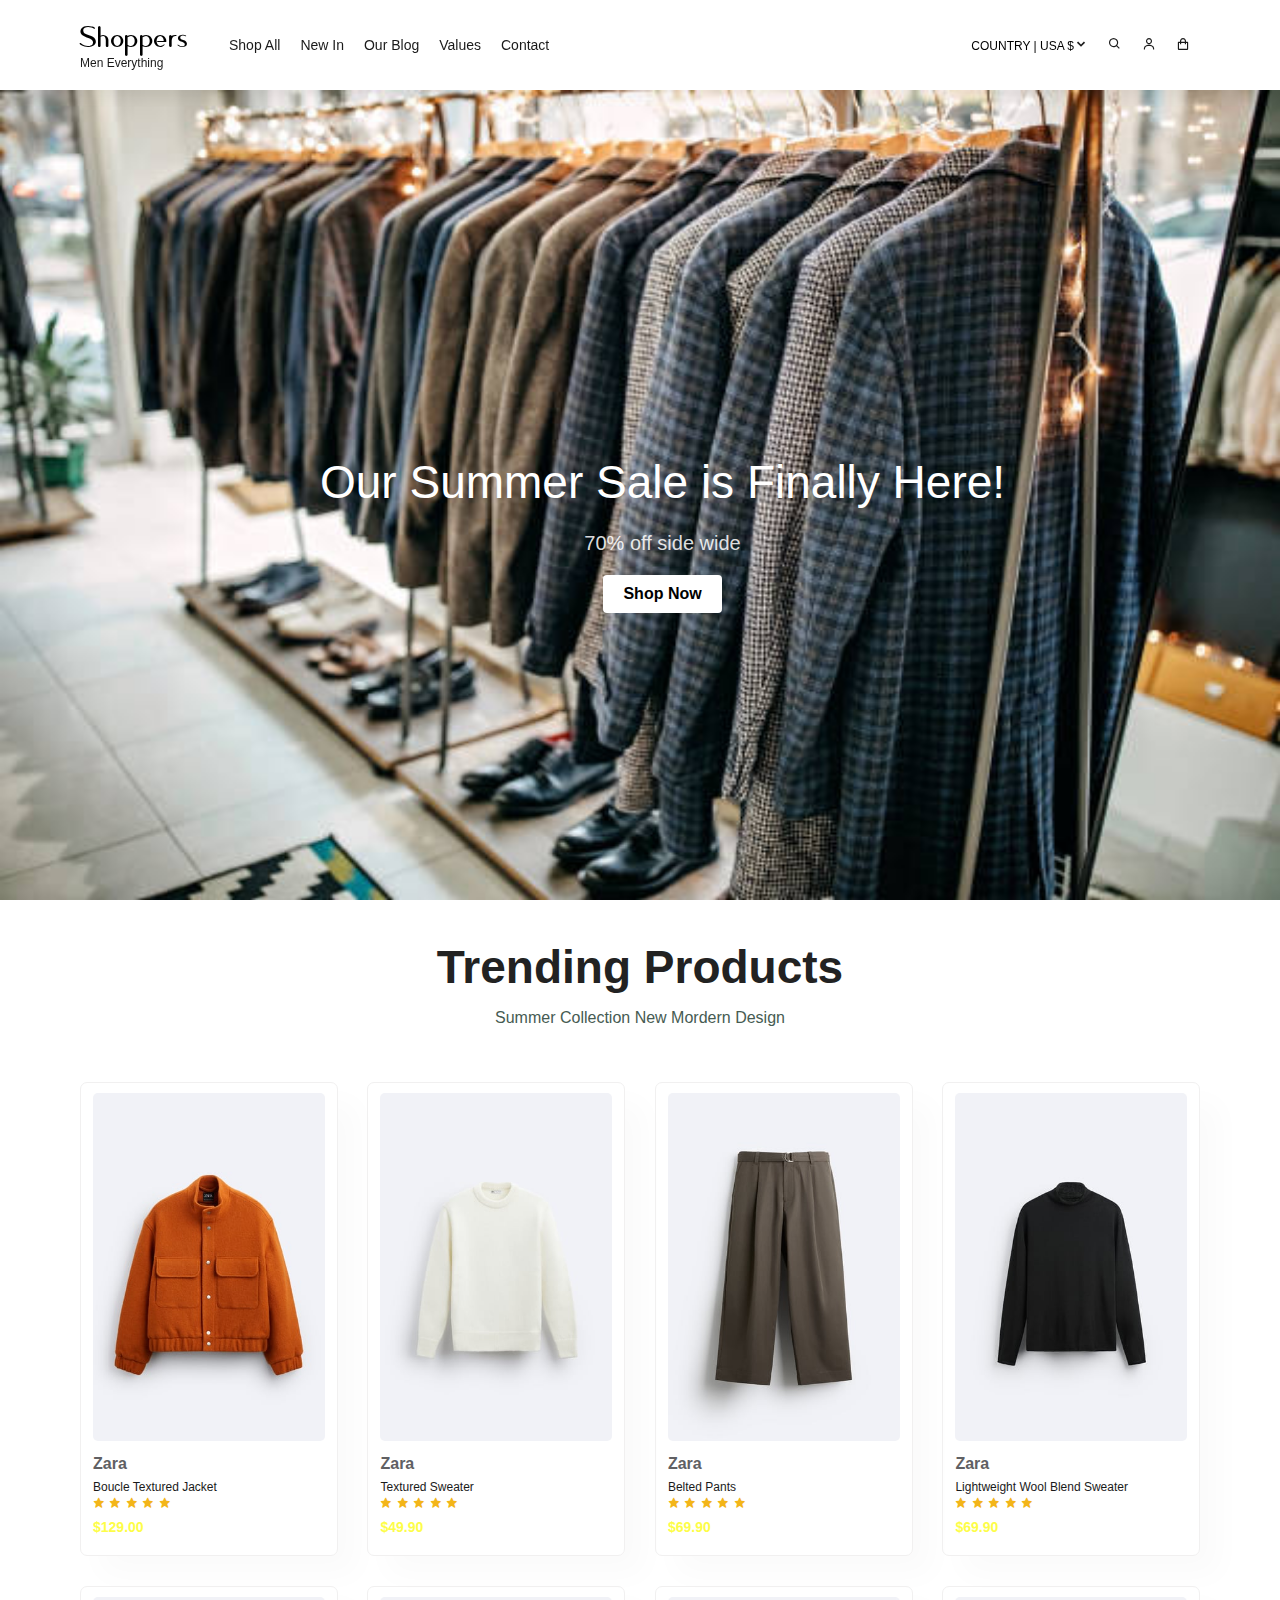
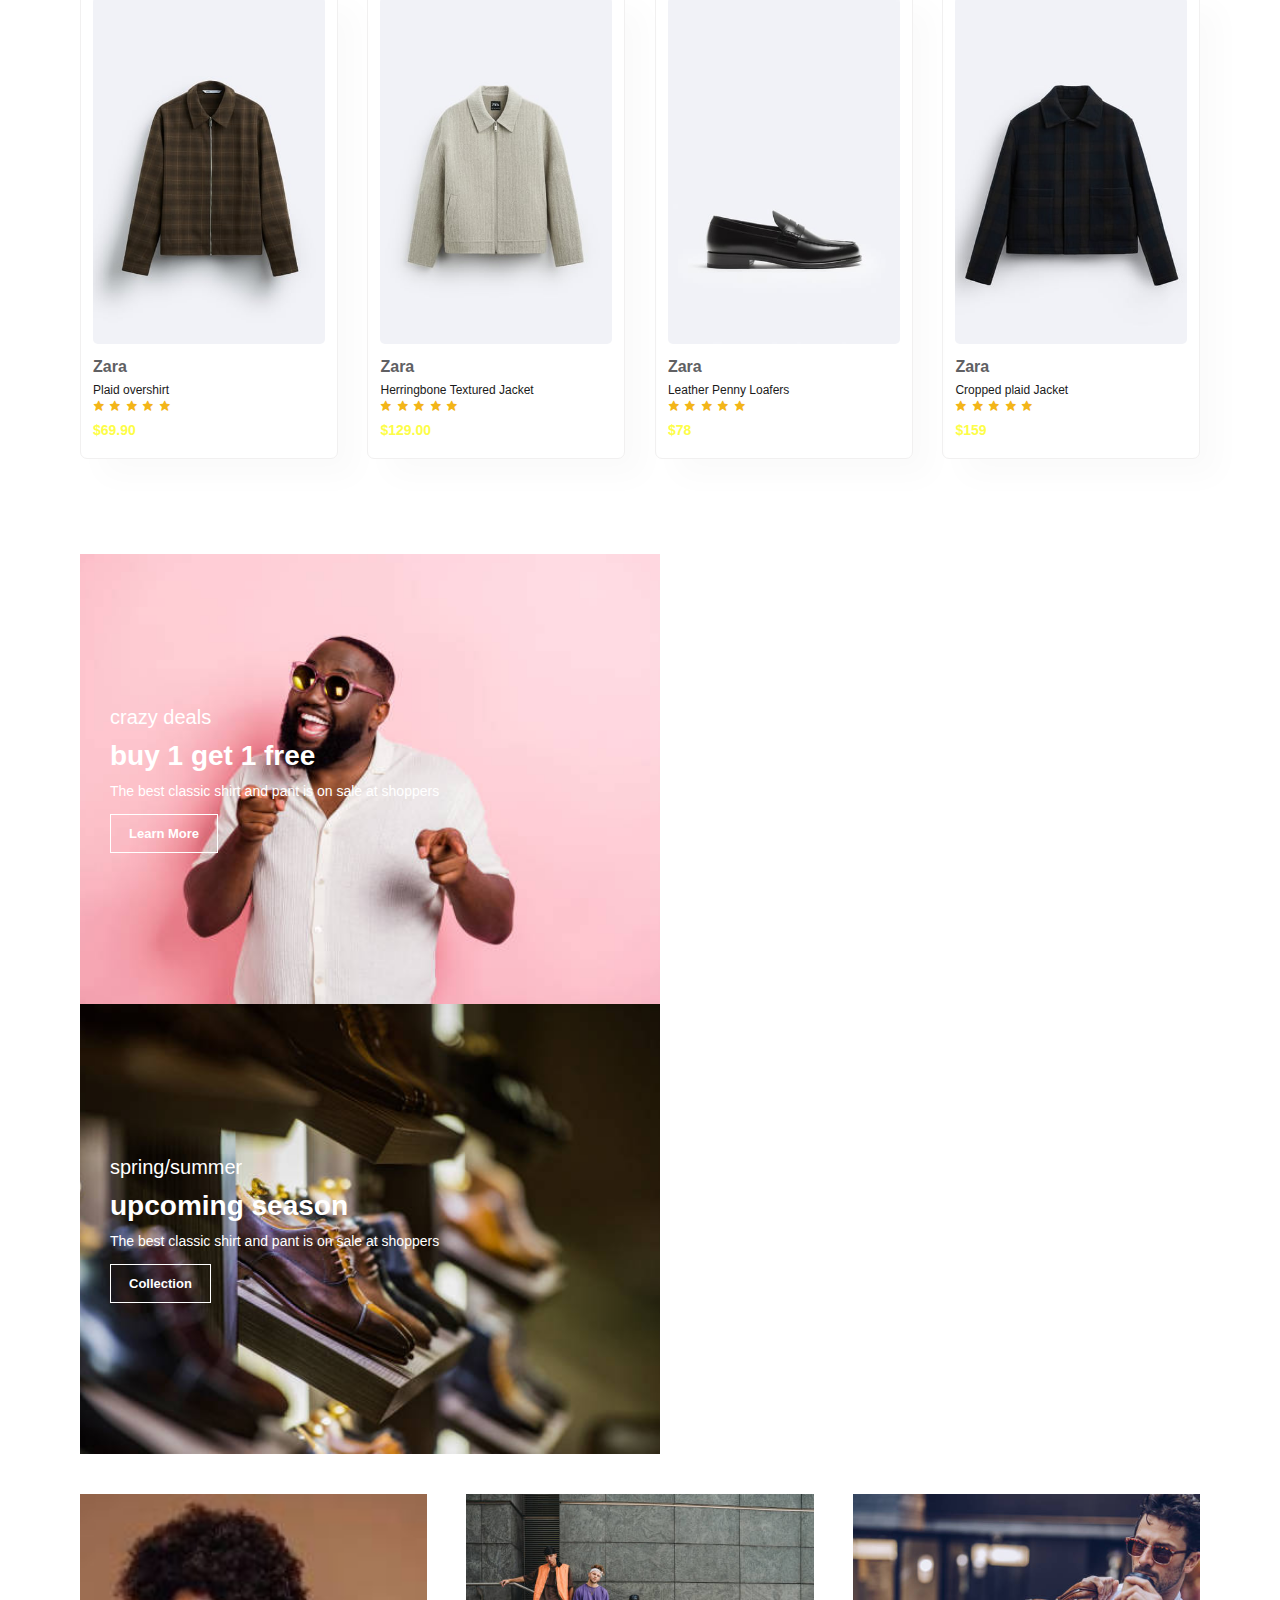
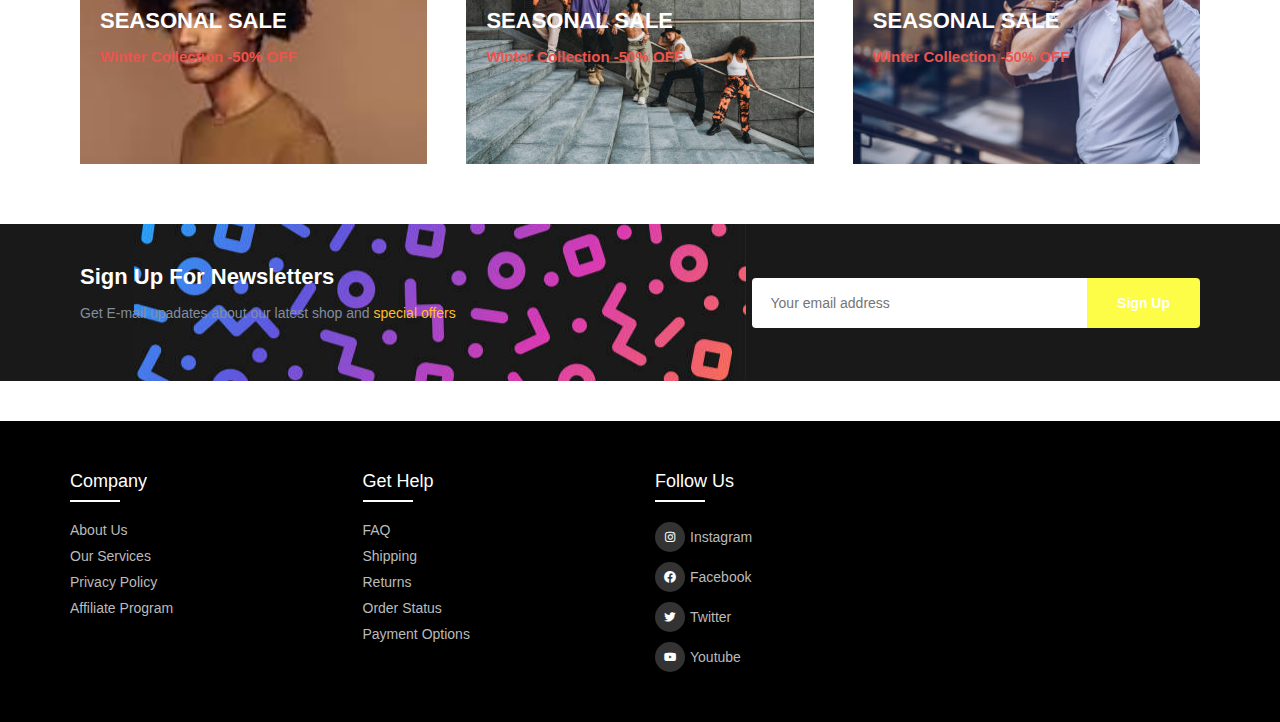
==== index.html @ 63b837dc "a demo template for a project" ====
<!DOCTYPE html>
<html lang="en">
<head>
    <meta charset="UTF-8">
    <meta http-equiv="X-UA-Compatible" content=""IE=edge>
    <meta name="viewport" content="width=device-width, initial-scale=1.0">
    <title>Shoppers - Men</title>
    <link rel="stylesheet" href="https://use.fontawesome.com/releases/v5.15.4/css/all.css"/>
    <link href='https://unpkg.com/boxicons@2.1.4/css/boxicons.min.css' rel='stylesheet'>
    <link rel="stylesheet" href="styles/home.css">
</head>
<body>
    <section id="header">
        <div class="all-head">
            <div class="name-des">
            <a href="#"><span>Shoppers</span></a>
            <span class="sm-des">Men Everything</span>
            </div>

            <div>
                <ul class="navbar1">
                    <li><a class="active" href="index.html">Shop All</a></li>
                    <li><a href="store.html">New In</a></li>
                    <li><a href="blog.html">Our Blog</a></li>
                    <li><a href="about.html">Values</a></li>
                    <li><a  href="contact.html">Contact</i></a></li>
                </ul>
            </div>
        </div>
        <div>
            <ul id="navbar">
                <li><span>COUNTRY | USA $</span><a href="store.html"><i class='bx bxs-chevron-down'></i></a></li>
                <li><a href="blog.html"><i class='bx bx-search'></i></a></li>
                <li><a href="about.html"><i class='bx bx-user'></i></a></li>
                <li><a  href="contact.html"><i class='bx bx-shopping-bag'></i></a></li>
                <a href="#" id="close"><i class='bx bx-x'></i></a>
            </ul>
        </div>
        <div id="mobile">
            <i id="bar" class='bx bx-menu'></i>
        </div>
    </section>
    <section id="hero">
        <img src="images/store.jpg">
        <div class="heroin">
            <h2>Our Summer Sale is Finally Here!</h2>
            <p>70% off side wide</p>
            <button>Shop Now</button>
        </div>
    </section>
    <section id="product1" class="section-p1">
        <h2>Trending Products</h2>
        <p>Summer Collection New  Mordern Design</p>
        <div class="pro-container">
            <div class="pro">
                <img src="images/products/zara2.png">
                <div class="des">
                    <span>Zara</span>
                    <h5>Boucle Textured Jacket</h5>
                    <div class="Star">
                        <i class='bx bxs-star'></i>
                        <i class='bx bxs-star'></i>
                        <i class='bx bxs-star'></i>
                        <i class='bx bxs-star'></i>
                        <i class='bx bxs-star'></i>
                    </div>
                    <h4>&#36;129.00 </h4>
                </div>
            </div>
            <div class="pro">
                <img src="images/products/zara3.png">
                <div class="des">
                    <span>Zara</span>
                    <h5>Textured Sweater</h5>
                    <div class="Star">
                        <i class='bx bxs-star'></i>
                        <i class='bx bxs-star'></i>
                        <i class='bx bxs-star'></i>
                        <i class='bx bxs-star'></i>
                        <i class='bx bxs-star'></i>
                    </div>
                    <h4>&#36;49.90</h4>
                </div>
            </div>
            <div class="pro">
                <img src="images/products/zara4.png">
                <div class="des">
                    <span>Zara</span>
                    <h5>Belted Pants</h5>
                    <div class="Star">
                        <i class='bx bxs-star'></i>
                        <i class='bx bxs-star'></i>
                        <i class='bx bxs-star'></i>
                        <i class='bx bxs-star'></i>
                        <i class='bx bxs-star'></i>
                    </div>
                    <h4>&#36;69.90</h4>
                </div>
            </div>
            <div class="pro">
                <img src="images/products/zara5.png">
                <div class="des">
                    <span>Zara</span>
                    <h5>Lightweight Wool Blend Sweater</h5>
                    <div class="Star">
                        <i class='bx bxs-star'></i>
                        <i class='bx bxs-star'></i>
                        <i class='bx bxs-star'></i>
                        <i class='bx bxs-star'></i>
                        <i class='bx bxs-star'></i>
                    </div>
                    <h4>&#36;69.90</h4>
                </div>
            </div>
            <div class="pro">
                <img src="images/products/zara1.jpg">
                <div class="des">
                    <span>Zara</span>
                    <h5>Plaid overshirt</h5>
                    <div class="Star">
                        <i class='bx bxs-star'></i>
                        <i class='bx bxs-star'></i>
                        <i class='bx bxs-star'></i>
                        <i class='bx bxs-star'></i>
                        <i class='bx bxs-star'></i>
                    </div>
                    <h4>&#36;69.90</h4>
                </div>
            </div>
            <div class="pro">
                <img src="images/products/zara7.png">
                <div class="des">
                    <span>Zara</span>
                    <h5>Herringbone Textured Jacket</h5>
                    <div class="Star">
                        <i class='bx bxs-star'></i>
                        <i class='bx bxs-star'></i>
                        <i class='bx bxs-star'></i>
                        <i class='bx bxs-star'></i>
                        <i class='bx bxs-star'></i>
                    </div>
                    <h4>&#36;129.00</h4>
                </div>
            </div>
            <div class="pro">
                <img src="images/products/zara6.png">
                <div class="des">
                    <span>Zara</span>
                    <h5>Leather Penny Loafers</h5>
                    <div class="Star">
                        <i class='bx bxs-star'></i>
                        <i class='bx bxs-star'></i>
                        <i class='bx bxs-star'></i>
                        <i class='bx bxs-star'></i>
                        <i class='bx bxs-star'></i>
                    </div>
                    <h4>&#36;78</h4>
                </div>
                
            </div>
            <div class="pro">
                <img src="images/products/zara8.png">
                <div class="des">
                    <span>Zara</span>
                    <h5>Cropped plaid Jacket</h5>
                    <div class="Star">
                        <i class='bx bxs-star'></i>
                        <i class='bx bxs-star'></i>
                        <i class='bx bxs-star'></i>
                        <i class='bx bxs-star'></i>
                        <i class='bx bxs-star'></i>
                    </div>
                    <h4>&#36;159</h4>
                </div>
            </div>
        </div>
    </section>
    <section id="sm-banner" class="section-p1">
        <div class="banner-box">
            <h4>crazy deals</h4>
            <h2>buy 1 get 1 free</h2>
            <span>The best classic shirt and pant is on sale at shoppers</span>
            <button class="white">Learn More</button>
        </div>
        <div class="banner-box banner-box2">
            <h4>spring/summer</h4>
            <h2>upcoming season</h2>
            <span>The best classic shirt and pant is on sale at shoppers</span>
            <button class="white">Collection</button>
        </div>
    </section>
    <section id="banner3">
        <div class="banner-box">
            <h2>SEASONAL SALE</h2>
            <h3>Winter Collection -50% OFF</h3>
        </div>
        <div class="banner-box banner-box2">
            <h2>SEASONAL SALE</h2>
            <h3>Winter Collection -50% OFF</h3>
        </div>
        <div class="banner-box banner-box3">
            <h2>SEASONAL SALE</h2>
            <h3>Winter Collection -50% OFF</h3>
        </div>
    </section>
    <section id="newsletter" class="section-p1 section-m1"> 
        <div class="newstext">
            <h4>Sign Up For Newsletters</h4>
            <p>Get E-mail upadates about our latest shop and <span>special offers</span></p>
        </div>
        <div class="form">
            <input type="text" placeholder="Your email address">
            <button class="normal">Sign Up</button>
        </div>
    </section>
    <footer class="footer">
        <div class="footer-container">
            <div class="footer-row">
                <div class="footer-col">
                    <h4>Company</h4>
                    <ul>
                        <li><a href="#">about us</a></li>
                        <li><a href="#">our services</a></li>
                        <li><a href="#">privacy policy</a></li>
                        <li><a href="#">affiliate program</a></li>
                    </ul>
                </div>
                <div class="footer-col">
                    <h4>Get help</h4>
                    <ul>
                        <li><a href="#">FAQ</a></li>
                        <li><a href="#">Shipping</a></li>
                        <li><a href="#">Returns</a></li>
                        <li><a href="#">Order status</a></li>
                        <li><a href="#">Payment options</a></li>
                    </ul>
                </div>
                <div class="footer-col">
                    <h4>Follow us</h4>
                    <ul>
                        <li><a href="#"><i class='bx bxl-instagram'></i> Instagram</a></li>
                        <li><a href="#"><i class='bx bxl-facebook-circle'></i> Facebook</a></li>
                        <li><a href="#"><i class='bx bxl-twitter'></i> Twitter</a></li>
                        <li><a href="#"><i class='bx bxl-youtube'></i> Youtube</a></li>
                    </ul>
                </div>
            </div>
        </div>
    </footer>
<script src="script.js"></script>  
</body>
</html>
---- styles/home.css ----
html {
    height: 100vh;
}

html {
    background: url(../images/store.jpg);
    background-repeat: no-repeat;
    background-size: cover;
    
}
body {
    min-height: 100vh;
    margin: 0;
}
@import url('https://fonts.googleapis.com/css2?family=Poppins:wght@300;400;500;600;700&display=swap');

* {
    font-family: 'Poppins', sans-serif;
    margin: 0;
    padding: 0;
    padding: 0;
    box-sizing: border-box;
}
@font-face {
    font-family: myFont;
    src: url(Quesha.ttf);
}

@font-face {
    font-family: myFont2;
    src: url(Romana/Romana.ttf);
}

body {
    width: 100%;
    min-height: 100vh;
    position: relative;
    background: white;
}
h1 {
    font-size: 50px;
    line-height: 64px;
    color: #222;
}
h2 {
    font-size: 46px;
    line-height: 54px;
    color: #222;
}
h4 {
    font-size: 20px;
    color: #222;
}
h6 {
    font-weight: 700;
    font-size: 12px;
}
p {
    font-size: 16px;
    color: #465b52;
    margin: 15px 0 20px 0;

}

.section-p1 {
    padding: 40px 80px;
}
.section-m1 {
    margin: 40px 0;
}
button.normal {
    font-size: 14px;
    font-weight: 600;
    padding: 15px 30px;
    color: #000;
    background-color: #fff;
    border-radius: 4px;
    cursor: pointer;
    border: none;
    outline: none;
    transition: 0.02s;
}
button.white {
    font-size: 13px;
    font-weight: 600;
    padding: 11px 18px;
    color: #fff;
    background-color: transparent;
    cursor: pointer;
    border: 1px solid #fff;
    outline: none;
    transition: 0.02s;
}
#header {
    display: flex;
    justify-content: space-between;
    align-items: center;
    padding: 20px 80px;
    background-color: white;
    box-shadow: 0px 5px 15px rgba(0, 0, 0, 0.06);
    z-index: 999;
    position: sticky;
    top: 0;
    left: 0;
}
#header .all-head{
    display: flex;
    align-items: center;
}
#header .all-head .name-des {
    display: flex;
    flex-direction: column;
    margin-right: 30px;
}

#header .all-head .name-des a {
    text-decoration: none;
    color: black;
}
#header .all-head .name-des a span {
    font-family: myFont;
    font-size: 40px;
    
}
#header .all-head .name-des .sm-des {
    font-size: 12px;
    color: #1a1a1a;
}
.navbar1 {
    display: flex;
    align-items: center;
    justify-content: center;
}
.navbar1 li {
    list-style: none;
    padding: 0px 10px;
    position: relative;
}
.navbar1 li a {
    text-decoration: none;
    font-size: 14px;
    font-weight: 500;
    color: #1a1a1a;
    transition: 0.3s ease;
}
.navbar1 li a:hover {
   color: rgb(253, 253, 72);
}
#navbar {
    display: flex;
    align-items: center;
    justify-content: center;
}
#navbar li {
    list-style: none;
    padding: 0px 10px;
    position: relative;
}
#navbar li span {
    font-size: 12px;
}
#navbar li a {
    text-decoration: none;
    font-size: 14px;
    font-weight: 500;
    color: #1a1a1a;
    transition: 0.3s ease;
}
/*#navbar li a:hover,
#navbar li a.active {
   color: rgb(253, 253, 72);
}*/
#mobile {
    display: none;
    align-items: center;
}

#close {
    display: none;
}
#hero {
    position: relative;
    height: 90vh;
    width: 100%;
    overflow-y:hidden;
}
#hero img {
    width: 100%;
    height: 100%;
}
#hero .heroin {
    position: absolute;
    top: 45%;
    left: 25%;
    display: flex;
    flex-direction: column;
    align-items: center;
    justify-content: center;

}
#hero .heroin h2 {
    color: #ffffff;
    padding-bottom: 8px; 
    font-weight: 400;
}
#hero .heroin p {
    font-size: 20px;
    color: rgba(255, 255, 255, 0.87);
}
#hero .heroin button {
    background: #fff;
    color: #000;
    border: 0;
    padding: 10px 20px 10px 20px;
    cursor: pointer;
    font-weight: 700;
    font-size: 16px;
    border-radius: 4px;
}
#feature {
    display: flex;
    align-items: center;
    justify-content: space-between;
    flex-wrap: wrap;
}
#feature .feature-box {
    width: 180px;
    text-align: center;
    padding: 25px  15px;
    box-shadow: 20px 20px 34px rgba(0, 0, 0, 0.03);
    border: 1px solid rgb(236, 234, 234);
    border-radius: 4px;
    margin: 15px 0;
}
#feature .feature-box:hover {
    box-shadow: 10px 10px 54px rgba(70, 62, 221, 0.1);
}
#feature .feature-box img {
    width: 100%;
    height: 100px;
    margin-bottom: 10px;
}
#feature .feature-box h6 {
    display: inline-block;
    padding: 9px 8px 6px 8px;
    line-height: 1;
    border-radius: 4px;
    color: #9b9bff;;
    background-color: #fddde4;
}
#feature .feature-box:nth-child(2) h6{
    background-color: #cdebbc;
}

#feature .feature-box:nth-child(3) h6{
    background-color: #d1e8f2;
}
#feature .feature-box:nth-child(4) h6{
    background-color: #cdd4f8;
}
#feature .feature-box:nth-child(5) h6{
    background-color: #f6dbf6;
}
#feature .feature-box:nth-child(6) h6{
    background-color: #fff2e5;
}
#product1 {
    text-align: center;
}

#product1 .pro-container {
    display: flex;
    flex-wrap: wrap;
    justify-content: space-between;
    padding-top: 20px;
}
#product1 .pro{
    width: 23%;
    min-width: 250px;
    padding: 10px 12px;
    border: 1px solid #f1f0f0;
    border-radius: 7px;
    cursor: pointer;
    box-shadow: 20px 20px 30px rgba(15, 15, 15, 0.02);
    margin : 15px 0;
    transition: 0.2s ease;
    position: relative;
}

#product1 .pro:hover {
    box-shadow: 20px 20px 30px rgba(0, 0, 0, 0.06);
}

#product1 .pro img{
    width: 100%;
    border-radius: 5px;
}
#product1 .pro .des {
    text-align: start;
    padding: 10px 0;
}
#product1 .pro .des span {
    color: #606063;
    font-size: 16px;
    font-weight: 600;
}
#product1 .pro .des h5 {
    padding-top: 7px;
    color: #1a1a1a;
    font-size: 12px;
    font-weight: 300;
}
#product1 .pro .des i{
    font-size: 12px;
    color: rgb(243, 181, 25);
}

#product1 .pro .des h4 {
    padding-top: 7px;
    font-size: 14px;
    font-weight: 700;
    color: rgb(253, 253, 72);
}
#product1 .pro .cart{
    padding: 5px 7px;
    border-radius: 7px;
    background-color: #000;
    color: #f1f1fa;
    border: 1px solid #e1e1f8;
    position: absolute;
    bottom: 14px;
    right: 10px;
    text-decoration: none;
    font-size: 12px;
    transition: all 0.2s ease;
}
#product1 .pro .cart:hover {
    transform: scale(1.10);
    cursor: pointer;
}

#banner {
    display: flex;
    flex-direction: column;
    justify-content: center;
    align-items: center;
    text-align: center;
    background-image: url(images/graphics.png);
    width: 100%;
    height: 40vh;
    background-size: cover;
    background-position: center;
}
#banner h4 {
    color: #fff;
    font-size: 16px;
}
#banner h2 {
    color: #fff;
    font-size: 30px;
    padding: 10px 0;
}
#banner h2 span {
    color: #ef3636;
}
#banner button:hover {
    background: rgb(253, 253, 72);
    color: #fff; 
}
#sm-banner {
    display: flex;
    flex-wrap: wrap;
    justify-content: space-between;
}
#sm-banner .banner-box {
    display: flex;
    flex-direction: column;
    justify-content: center;
    align-items: flex-start;
    background-image: url("../images/products/man3.png");
    min-width: 580px;
    height: 50vh;
    background-size: cover;
    background-position: center;
    padding: 30px;
}
#sm-banner .banner-box2 {
    background-image: url("../images/products/boutique5.png");
}

#sm-banner h4 {
    color: #fff;
    font-size: 20px;
    font-weight: 300;
}
#sm-banner h2 {
    color: #fff;
    font-size: 28px;
    font-weight:700;
}
#sm-banner span {
    color: #fff;
    font-size: 14px;
    font-weight: 500;
    padding-bottom: 15px;
}
#sm-banner .banner-box:hover button {
    background: rgb(253, 253, 72);
    border: 1px solid rgb(253, 253, 72);
}
#banner3 {
    display: flex;
    justify-content: space-between;
    flex-wrap: wrap;
    padding: 0 80px;
}
#banner3 .banner-box {
    display: flex;
    flex-direction: column;
    justify-content: center;
    align-items: flex-start;
    background-image: url("../images/products/model1.png");
    min-width: 31%;
    height: 30vh;
    background-size: cover;
    background-position: center;
    padding: 20px;
    margin-bottom:20px;
}

#banner3 .banner-box2 {
    background-image: url("../images/products/model6.png");
}

#banner3 .banner-box3 {
    background-image: url("../images/products/model3.png");
}
#banner3 h2 {
    color: #fff;
    font-weight: 800;
    font-size: 22px;
}
#banner3 h3 {
    color: #ec544e;
    font-weight: 700;
    font-size: 15px;
}
#newsletter {
    display: flex;
    flex-wrap: wrap;
    justify-content: space-between;
    align-items: center;
    background-image: url("../images/products/plain1.png");
    background-repeat: no-repeat;
    background-position: 20% 30%;
    background-color: #1a1919;
}
#newsletter h4 {
    font-size: 22px;
    font-weight: 600;
    color: #fff;
}

#newsletter p {
    font-size: 14px;
    font-weight: 500;
    color: #818ea0;
}
#newsletter p span {
    color: #ffbd27;
}
#newsletter .form {
    display: flex;
    width: 40%;
}

#newsletter input {
    height: 3.125rem;
    padding: 0 1.25em;
    font-size: 14px;
    width: 100%;
    border: 1px solid transparent;
    border-radius: 4px;
    outline: none;
    border-top-right-radius: 0;
    border-bottom-right-radius: 0;
}

#newsletter button {
    background-color: rgb(253, 253, 72);
    color: #fff;
    white-space: nowrap;
    border-top-left-radius: 0;
    border-bottom-left-radius: 0;
}
.footer {
    background: black;
    width: 100%;
    padding: 50px 0;
}
.footer .footer-container {
    max-width: 1170px;
    height: 100%;
    margin: auto;
    background: black;
}
ul {
    list-style: none;
}
.footer .footer-container  .footer-row {
    display: flex;
    flex-wrap: wrap;
}
.footer-col {
    width: 25%;
    padding: 0 15px;
}
.footer-col h4 {
    font-size: 18px;
    color: white;
    text-transform: capitalize;
    margin-bottom: 30px;
    font-weight: 500;
    position: relative;
}
.footer-col h4::before {
    content: '';
    position: absolute;
    left: 0;
    bottom: -10px;
    background-color: white ;
    height: 2px;
    box-sizing: border-box;
    width: 50px;
}
.footer-col ul li:not(:last-child) {
    margin-bottom: 10px;
}

.footer-col ul li a {
    font-size: 14px;
    text-transform: capitalize;
    color: #ffffff;
    text-decoration: none;
    font-weight:300;
    color: #bbbbbb;
    display: flex;
    transition: all 0.3s ease;
    align-items: center;
}
.footer-col ul li a:hover {
    cursor: pointer;
    padding-left: 8px;
}
.footer-col ul li  i {
    width: 30px;
    height: 30px;
    background: rgba(255, 255, 255, 0.2);
    border-radius: 50%;
    display: flex;
    flex-wrap: wrap;
    align-items: center;
    justify-content: center;
    margin-right: 5px;
    color: white;
    transition: all 0.5s ease;

}
.footer-col ul li  i:hover {
    color: #24262b;
    background-color: #ffffff;
}

@media (max-width: 799px) {
    .section-p1 {
        padding: 20px;
    }
    #header {
        padding: 10px 10px;
        
    }
    #header .all-head{
        display: flex;
        align-items: center;
        width: 100%;
        justify-content: flex-start;
    }
    #header .all-head .name-des {
        margin-right: 15px;
    }
    #header .all-head .name-des a span {
        font-size: 30px;
    }
    #header .all-head .name-des .sm-des {
        font-size: 10px;
    }
    #header .all-head .navbar1 {
        display: flex;
        align-items: center;
        justify-content: center;
    }
    #header .all-head .navbar1 li {
        padding: 0px 0px;
        margin-right: 10px;
        /*width: 50px;*/
    }
    #header .all-head .navbar1 li a {
        text-decoration: none;
        font-size: 12px;
        font-weight: 500;
        color: #1a1a1a;
        transition: 0.3s ease;
    }
    .navbar1 li a:hover {
       color: rgb(253, 253, 72);
    }
    #navbar {
        display: flex;
        flex-direction: column;
        align-items: flex-start;
        justify-content: flex-start;
        position: fixed;
        top: 0;
        right: -300px;
        height: 100vh;
        width: 300px;
        background-color: #E3E6F3;
        box-shadow: 0 40px 60px rgba(0, 0, 0, 0.1);
        padding: 80px 0 0 0px;
        transition: 0.3s;
    }
    #navbar.active {
        right: 0px;
    }
    #navbar li {
        margin-bottom: 25px;
    }
    #mobile {
        display: flex;
        align-items: center;
        position: absolute;
        top: 20px;
        right: 30px;
    }
    #mobile i {
        color: #1a1a1a;
        font-size: 24px;
        padding-left: 20px;
    }
    #close {
        display: initial;
        position: absolute;
        top: 30px;
        left: 30px;
        color: #222;
        font-size: 24px;
    }
    #lg-bag {
        display: none;
    }

    #hero {
        height: 70vh;
        padding: 0 0px;
        
    }
    #hero .heroin {
        top: 50%;
        left: 50%;
        transform: translate(-50%, -50%);
        width: 100%;
    }
    #hero .heroin h2 {
        font-size: 30px;
    }
    #hero .heroin p {
        font-size: 20px;
        color: rgba(255, 255, 255, 0.87);
    }
    #hero .heroin button {
        font-size: 14px;
    }
    #product1 .pro-container {
        justify-content: center;
    }
    #product1 .pro {
        margin: 15px 15px;
    }
    #banner {
        height: 20vh;
    }
    #sm-banner .banner-box {
        min-width: 100%;
        height: 30vh;
    } 
    #banner3 {
        padding: 0 40px;
    }
    #banner3 .banner-box {
        width: 29%;
    }

    #newsletter .form {
        width: 70%;
    }

     /* shop */
    #page-header {
        height: 20vh;
    }
    /* contact page */
    #form-details {
        padding: 40px;
    }
    #form-details form {
        width: 50%;

    }

}
@media(max-width: 477px){
    .section-p1 {
        padding: 20px;
    }
    #header {
        padding: 10px 10px;
        
    }
    #header .all-head{
        display: flex;
        align-items: center;
        width: 100%;
        justify-content: flex-start;
    }
    #header .all-head .name-des {
        margin-right: 10px;
        width: 80px;
    }
    #header .all-head .name-des a span {
        font-size: 30px;
    }
    #header .all-head .name-des .sm-des {
        font-size: 10px;
    }
    #header .all-head .navbar1 {
        display: flex;
        align-items: center;
        justify-content: center;
    }
    #header .all-head .navbar1 li {
        padding: 0px 0px;
        margin-right: 10px;
        /*width: 50px;*/
    }
    #header .all-head .navbar1 li a {
        text-decoration: none;
        font-size: 10px;
        font-weight: 500;
        color: #1a1a1a;
        transition: 0.3s ease;
    }
    .navbar1 li a:hover {
       color: rgb(253, 253, 72);
    }
    #navbar {
        display: flex;
        flex-direction: column;
        align-items: flex-start;
        justify-content: flex-start;
        position: fixed;
        top: 0;
        right: -300px;
        height: 100vh;
        width: 300px;
        background-color: #E3E6F3;
        box-shadow: 0 40px 60px rgba(0, 0, 0, 0.1);
        padding: 80px 0 0 0px;
        transition: 0.3s;
    }
    #navbar.active {
        right: 0px;
    }
    #navbar li {
        margin-bottom: 25px;
    }
    #mobile {
        display: flex;
        align-items: center;
        position: absolute;
        top: 20px;
        right: 20px;
    }
    #mobile i {
        color: #1a1a1a;
        font-size: 24px;
        padding-left: 20px;
    }
    #close {
        display: initial;
        position: absolute;
        top: 30px;
        left: 30px;
        color: #222;
        font-size: 24px;
    }
    #lg-bag {
        display: none;
    }
   /* #navbar {
        display: flex;
        align-items: center;
        justify-content: center;
    }
    #navbar li {
        list-style: none;
        padding: 0px 10px;
        position: relative;
    }
    #navbar li a {
        text-decoration: none;
        font-size: 14px;
        font-weight: 500;
        color: #1a1a1a;
        transition: 0.3s ease;
    }*/
    h1 {
        font-size: 38px;
    }
    h2 {
        font-size: 32px;
    }
    #hero {
        height: 70vh;
        padding: 0 0px;
    }
    #hero .heroin {
        top: 50%;
        left: 50%;
        transform: translate(-50%, -50%);
        display: flex;
        width: 100%;
    }
    #hero .heroin h2 {
        font-size: 20px;
    }
   
    #hero .heroin p {
        font-size: 16px;
        color: rgba(255, 255, 255, 0.87);
    }
    #hero .heroin button {
        font-size: 14px;
    }
    #feature {
        justify-content: space-between;;
    }
    #feature .feature-box {
        width: 155px;
        margin: 0 0 15px 0;
    }
    #product1 .pro {
        width: 100%;
    }
    #banner {
        height: 40vh;
    }
    #sm-banner .banner-box {
        height: 40vh;
    }
    #sm-banner .banner-box2 {
        margin-top: 20px;
    }
    #banner3 {
        padding: 0 20px;
    }
    #banner3 .banner-box {
        width: 100%;
    }
    #newsletter {
        padding: 40px 20px;
    }
    #newsletter .form {
        width: 100%;
    }
    footer .copyright {
        text-align: start;
    }

    /* shop */
    #page-header {
        height: 15vh;
    }

    /* single product */
    #prodetails {
        display: flex;
        flex-direction: column
    }
    #prodetails .single-pro-image {
        width: 100%;
        margin-right: 0px;
    }
    #prodetails .single-pro-details {
        width: 100%;
    }
    /* blog page */
    #blog {
        padding: 100px 20px 0 20px;
    }
    #blog .blog-box {
        display: flex;
        flex-direction: column;
        align-items: flex-start;
    }
    #blog .blog-img {
        width: 100%;
        margin-right: 0px;
        margin-bottom: 30px;
    }
    #blog .blog-details {
        width: 100%;
    }
    /* about page */
    #about-head {
        flex-direction: column;
    }
    #about-head img {
        width: 100%;
        padding-bottom: 20px;
    }
    #about-head div {
        padding-left:  0px;
    }
    #about-app .video {
        width: 100%;
    }
    /* contact page */
    #contact-details {
        flex-direction: column;
    }
    #contact-details .details {
        width: 100%;
        margin-bottom: 30px;
    }
    #contact-details .map {
        width: 100%;
    }
    #form-details {
        margin: 10px;
        padding: 30px 10px;
        border: 1px solid #e1e1e1;
        flex-wrap:wrap;
    }
    #form-details form {
        width: 100%;
        margin-bottom: 30px;
    }
    /* cart page */
    #cart-add {
        flex-direction: column;
    }
    #coupon {
        width: 100%;
    }
    #subtotal {
        width: 100%;
    }
}
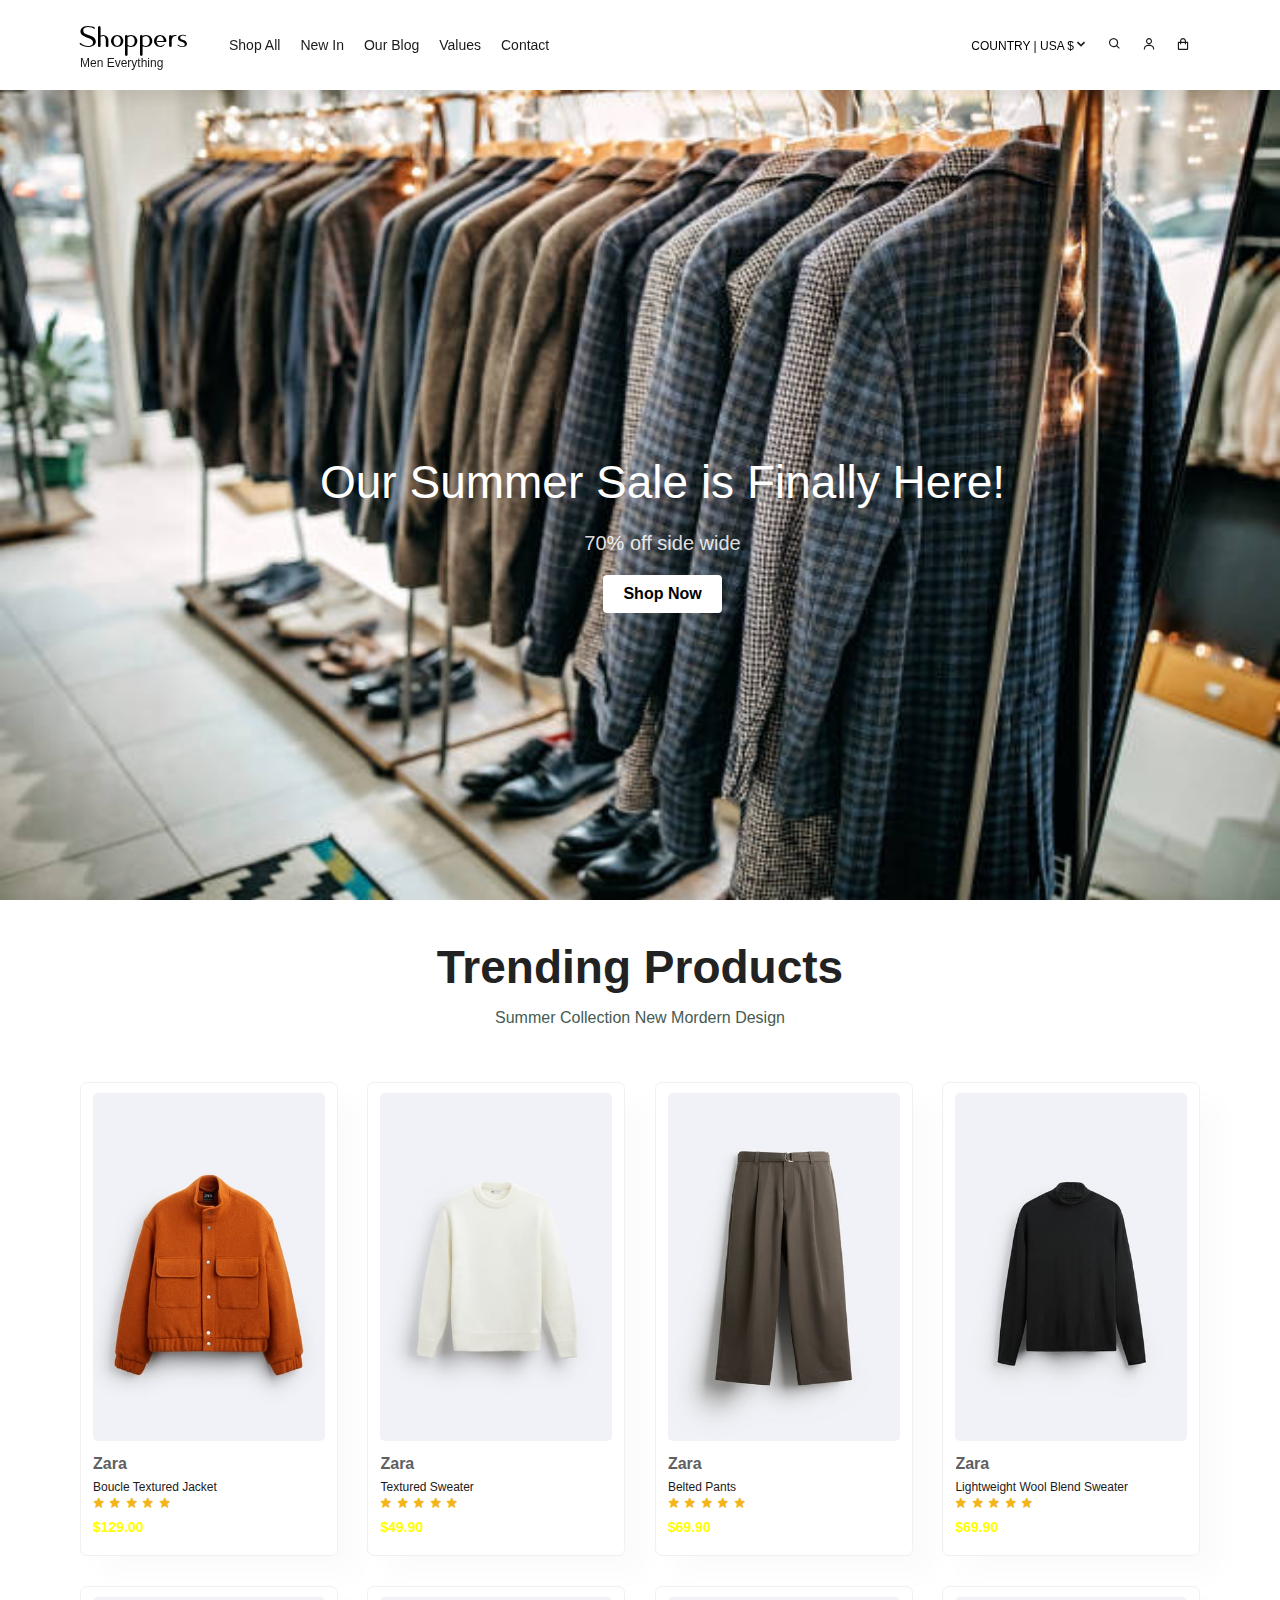
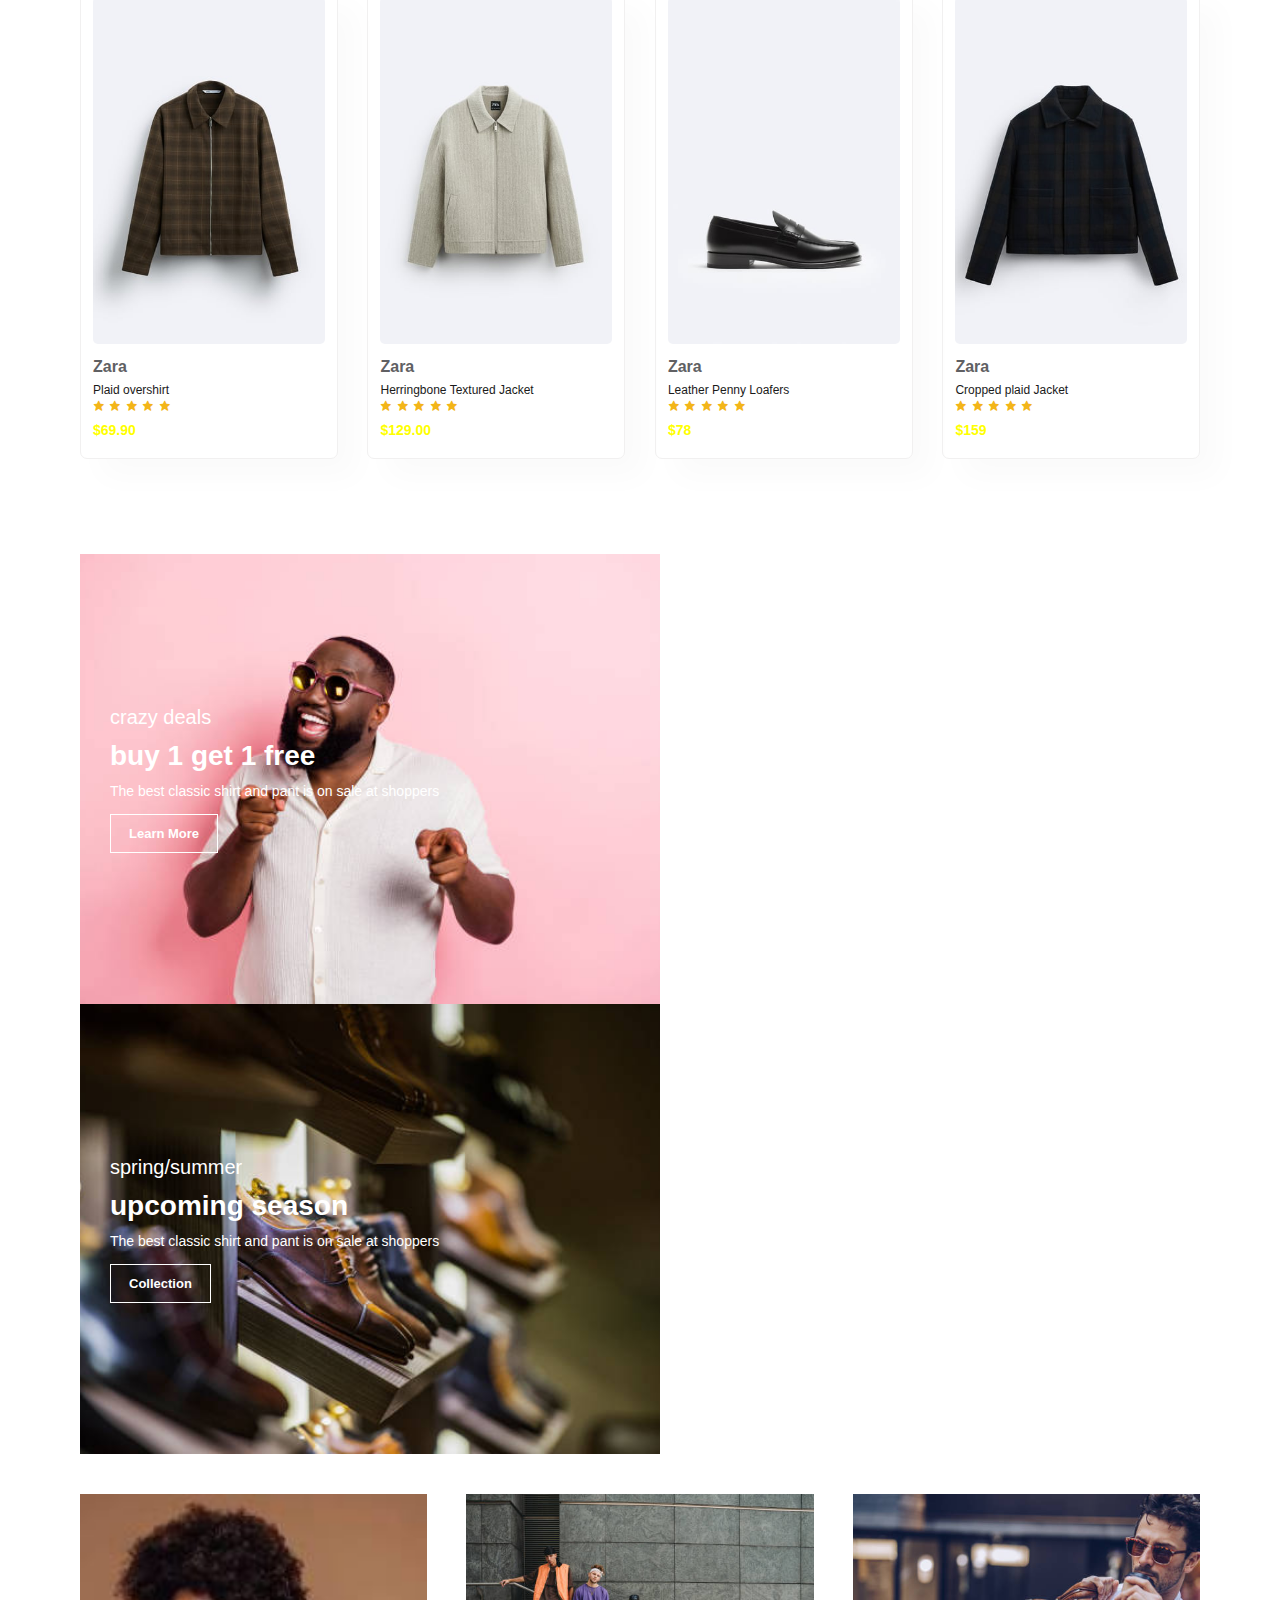
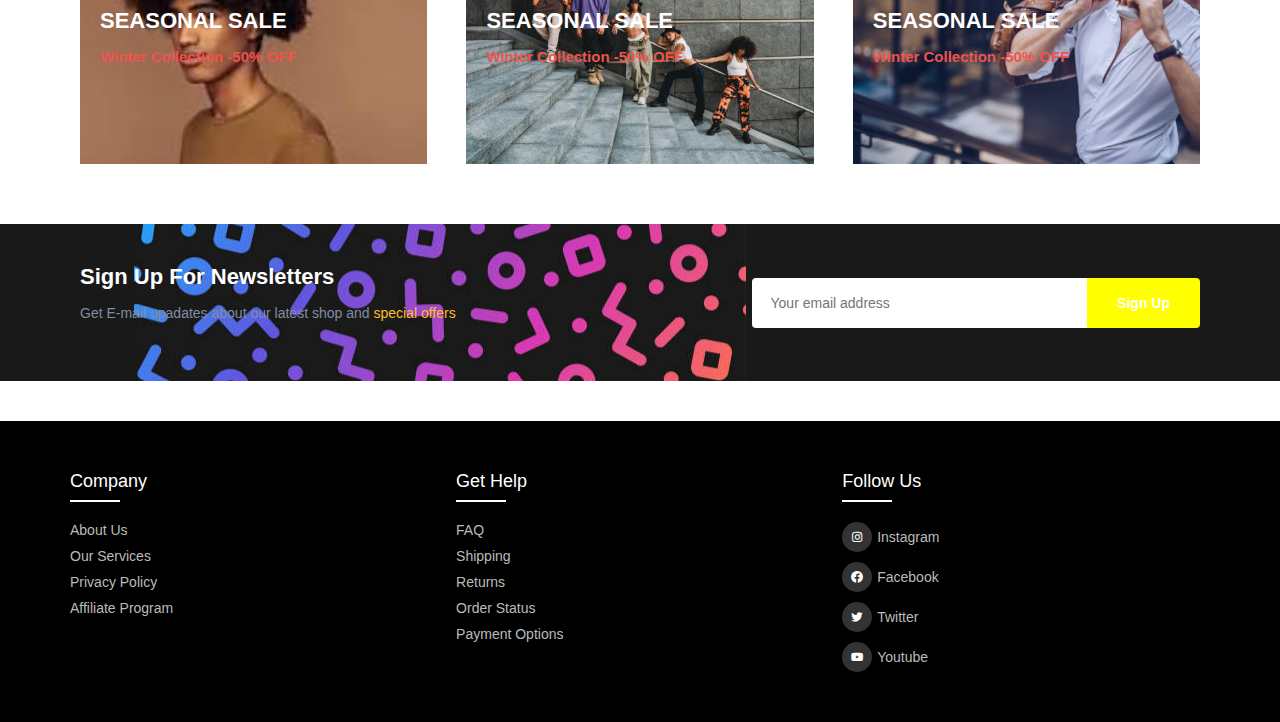
==== commit c54b9740: "deploying demo template for portfolio" ====
--- a/index.html
+++ b/index.html
@@ -22,17 +22,17 @@
                     <li><a class="active" href="index.html">Shop All</a></li>
                     <li><a href="store.html">New In</a></li>
                     <li><a href="blog.html">Our Blog</a></li>
-                    <li><a href="about.html">Values</a></li>
+                    <li><a href="About.html">Values</a></li>
                     <li><a  href="contact.html">Contact</i></a></li>
                 </ul>
             </div>
         </div>
         <div>
             <ul id="navbar">
-                <li><span>COUNTRY | USA $</span><a href="store.html"><i class='bx bxs-chevron-down'></i></a></li>
-                <li><a href="blog.html"><i class='bx bx-search'></i></a></li>
-                <li><a href="about.html"><i class='bx bx-user'></i></a></li>
-                <li><a  href="contact.html"><i class='bx bx-shopping-bag'></i></a></li>
+                <li><span>COUNTRY | USA $</span><a href="#"><i class='bx bxs-chevron-down'></i></a></li>
+                <li><a href="#"><i class='bx bx-search'></i></a></li>
+                <li><a href="#"><i class='bx bx-user'></i></a></li>
+                <li><a  href="#"><i class='bx bx-shopping-bag'></i></a></li>
                 <a href="#" id="close"><i class='bx bx-x'></i></a>
             </ul>
         </div>
--- a/styles/home.css
+++ b/styles/home.css
@@ -144,7 +144,7 @@
     transition: 0.3s ease;
 }
 .navbar1 li a:hover {
-   color: rgb(253, 253, 72);
+   color: yellow;
 }
 #navbar {
     display: flex;
@@ -216,53 +216,6 @@
     font-weight: 700;
     font-size: 16px;
     border-radius: 4px;
-}
-#feature {
-    display: flex;
-    align-items: center;
-    justify-content: space-between;
-    flex-wrap: wrap;
-}
-#feature .feature-box {
-    width: 180px;
-    text-align: center;
-    padding: 25px  15px;
-    box-shadow: 20px 20px 34px rgba(0, 0, 0, 0.03);
-    border: 1px solid rgb(236, 234, 234);
-    border-radius: 4px;
-    margin: 15px 0;
-}
-#feature .feature-box:hover {
-    box-shadow: 10px 10px 54px rgba(70, 62, 221, 0.1);
-}
-#feature .feature-box img {
-    width: 100%;
-    height: 100px;
-    margin-bottom: 10px;
-}
-#feature .feature-box h6 {
-    display: inline-block;
-    padding: 9px 8px 6px 8px;
-    line-height: 1;
-    border-radius: 4px;
-    color: #9b9bff;;
-    background-color: #fddde4;
-}
-#feature .feature-box:nth-child(2) h6{
-    background-color: #cdebbc;
-}
-
-#feature .feature-box:nth-child(3) h6{
-    background-color: #d1e8f2;
-}
-#feature .feature-box:nth-child(4) h6{
-    background-color: #cdd4f8;
-}
-#feature .feature-box:nth-child(5) h6{
-    background-color: #f6dbf6;
-}
-#feature .feature-box:nth-child(6) h6{
-    background-color: #fff2e5;
 }
 #product1 {
     text-align: center;
@@ -319,7 +272,7 @@
     padding-top: 7px;
     font-size: 14px;
     font-weight: 700;
-    color: rgb(253, 253, 72);
+    color: yellow;
 }
 #product1 .pro .cart{
     padding: 5px 7px;
@@ -405,8 +358,8 @@
     padding-bottom: 15px;
 }
 #sm-banner .banner-box:hover button {
-    background: rgb(253, 253, 72);
-    border: 1px solid rgb(253, 253, 72);
+    background: yellow;
+    border: 1px solid yellow;
 }
 #banner3 {
     display: flex;
@@ -487,7 +440,7 @@
 }
 
 #newsletter button {
-    background-color: rgb(253, 253, 72);
+    background-color: yellow;
     color: #fff;
     white-space: nowrap;
     border-top-left-radius: 0;
@@ -512,7 +465,7 @@
     flex-wrap: wrap;
 }
 .footer-col {
-    width: 25%;
+    width: 33%;
     padding: 0 15px;
 }
 .footer-col h4 {
@@ -716,6 +669,17 @@
         width: 50%;
 
     }
+    .footer-col h4 {
+        font-size: 16px;
+    }
+    
+    .footer-col ul li a {
+        font-size: 14px;
+    }
+    .footer-col ul li  i {
+        font-size: 12px;
+    
+    }
 
 }
 @media(max-width: 477px){
@@ -772,16 +736,21 @@
         right: -300px;
         height: 100vh;
         width: 300px;
-        background-color: #E3E6F3;
+        background-color: #1a1a1a;
         box-shadow: 0 40px 60px rgba(0, 0, 0, 0.1);
         padding: 80px 0 0 0px;
         transition: 0.3s;
+        color: #fff;
     }
     #navbar.active {
         right: 0px;
     }
     #navbar li {
         margin-bottom: 25px;
+    }
+    #navbar li  a {
+        color: #FFF;
+        padding-left: 10px;
     }
     #mobile {
         display: flex;
@@ -800,7 +769,7 @@
         position: absolute;
         top: 30px;
         left: 30px;
-        color: #222;
+        color: #fff;
         font-size: 24px;
     }
     #lg-bag {
@@ -965,4 +934,15 @@
     #subtotal {
         width: 100%;
     }
+    .footer-col h4 {
+        font-size: 16px;
+    }
+    
+    .footer-col ul li a {
+        font-size: 14px;
+    }
+    .footer-col ul li  i {
+        font-size: 12px;
+    
+    }
 }